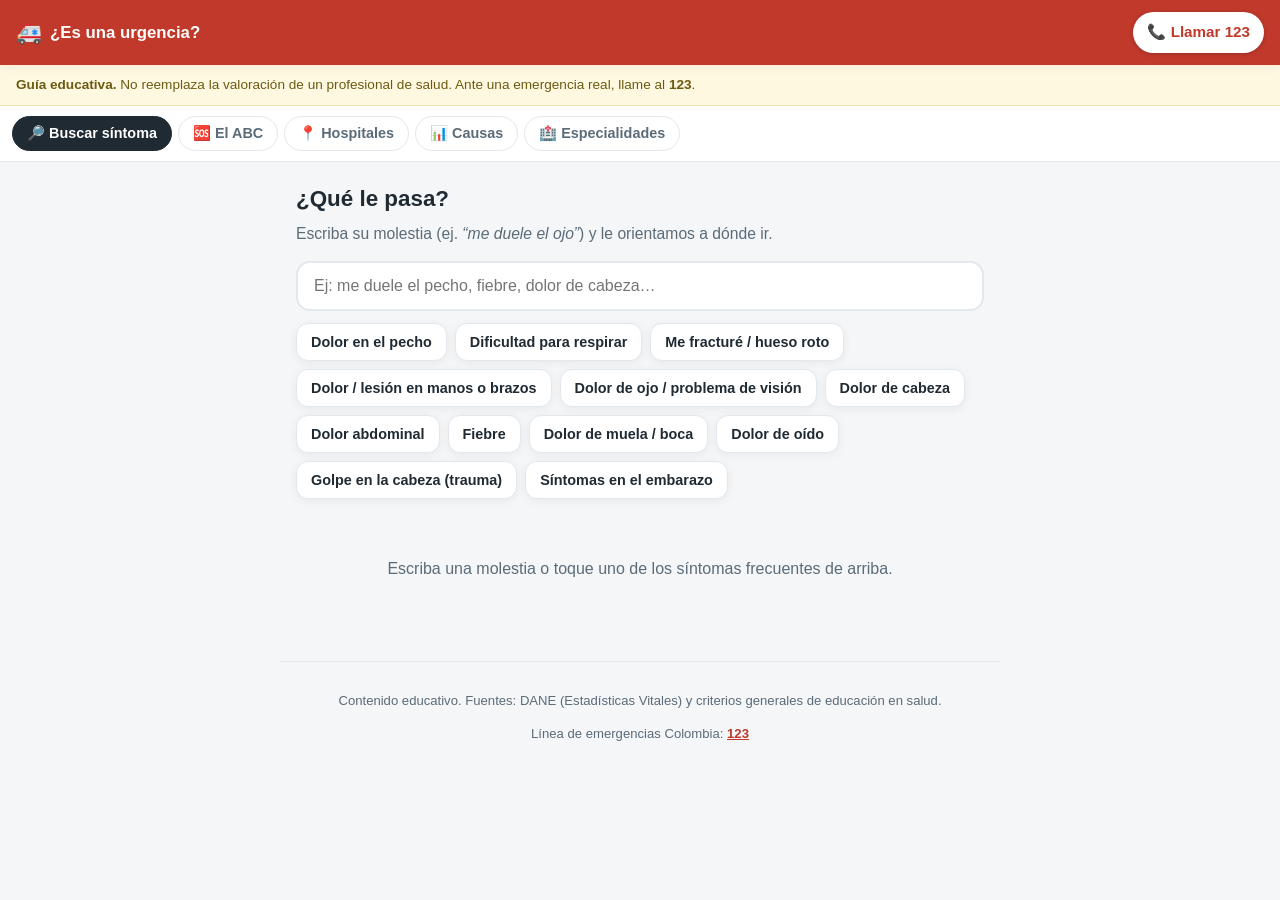
==== index.html @ c4216f6f "App educativa de urgencias (Subred Norte Bogotá): buscador síntoma→sede, ABC, causas DANE, visor" ====
<!DOCTYPE html>
<html lang="es-CO">
<head>
  <meta charset="UTF-8" />
  <meta name="viewport" content="width=device-width, initial-scale=1.0" />
  <meta name="description" content="App educativa para identificar cuándo acudir a urgencias en Colombia." />
  <meta name="theme-color" content="#c0392b" />
  <title>¿Es una urgencia? — Guía educativa (Colombia)</title>
  <link rel="stylesheet" href="css/styles.css" />
</head>
<body>
  <!-- Barra superior con acceso directo al 123 -->
  <header class="appbar">
    <div class="appbar__title">
      <span class="appbar__logo" aria-hidden="true">🚑</span>
      <span>¿Es una urgencia?</span>
    </div>
    <a class="btn-123" href="tel:123" aria-label="Llamar al 123, línea de emergencias">
      📞 Llamar 123
    </a>
  </header>

  <!-- Aviso educativo -->
  <div class="disclaimer" role="note">
    <strong>Guía educativa.</strong> No reemplaza la valoración de un profesional de salud.
    Ante una emergencia real, llame al <strong>123</strong>.
  </div>

  <!-- Navegación por pestañas -->
  <nav class="tabs" role="tablist" aria-label="Secciones">
    <button class="tab tab--active" data-tab="buscar" role="tab">🔎 Buscar síntoma</button>
    <button class="tab" data-tab="abc" role="tab">🆘 El ABC</button>
    <button class="tab" data-tab="hospitales" role="tab">📍 Hospitales</button>
    <button class="tab" data-tab="causas" role="tab">📊 Causas</button>
    <button class="tab" data-tab="especialidades" role="tab">🏥 Especialidades</button>
  </nav>

  <main class="content">
    <!-- SECCIÓN: BUSCADOR DE SÍNTOMAS -->
    <section id="tab-buscar" class="panel panel--active" role="tabpanel">
      <h1 class="h1">¿Qué le pasa?</h1>
      <p class="lead">Escriba su molestia (ej. <em>“me duele el ojo”</em>) y le orientamos a dónde ir.</p>
      <div class="search">
        <input
          id="search-input"
          class="search__input"
          type="search"
          placeholder="Ej: me duele el pecho, fiebre, dolor de cabeza…"
          autocomplete="off"
          aria-label="Describa su síntoma"
        />
      </div>
      <div class="chips" id="chips" aria-label="Síntomas frecuentes"></div>
      <div id="resultados" class="resultados" aria-live="polite"></div>
    </section>

    <!-- SECCIÓN: ABC -->
    <section id="tab-abc" class="panel" role="tabpanel">
      <h1 class="h1">El ABC de una urgencia</h1>
      <p class="lead">
        El <strong>ABC</strong> son las tres cosas que mantienen a una persona con vida.
        Si falla alguna, es una <strong>emergencia</strong>: llame al 123.
      </p>
      <div id="abc-list" class="abc-list"></div>
    </section>

    <!-- SECCIÓN: HOSPITALES (Subred Norte) -->
    <section id="tab-hospitales" class="panel" role="tabpanel">
      <h1 class="h1">¿A dónde ir? — Subred Norte</h1>
      <p class="lead">
        Red pública de la <strong>Subred Integrada de Servicios de Salud Norte E.S.E.</strong>
        Elija su localidad para ver las sedes y cuáles tienen urgencias.
      </p>
      <div class="search">
        <label class="loc-label" for="loc-select">Localidad</label>
        <select id="loc-select" class="search__input" aria-label="Seleccione su localidad">
          <option value="todas">Todas las localidades</option>
        </select>
      </div>
      <div id="hospitales-list" class="hosp-list" aria-live="polite"></div>
    </section>

    <!-- SECCIÓN: CAUSAS DE MORTALIDAD -->
    <section id="tab-causas" class="panel" role="tabpanel">
      <h1 class="h1">Principales causas de muerte en Colombia</h1>
      <p class="lead">
        Según el <strong>DANE</strong> (Estadísticas Vitales). Conozca sus signos de alarma
        para reconocerlas a tiempo.
      </p>
      <div id="causas-list" class="causas-list"></div>
    </section>

    <!-- SECCIÓN: ESPECIALIDADES -->
    <section id="tab-especialidades" class="panel" role="tabpanel">
      <h1 class="h1">¿A qué especialidad acudir?</h1>
      <p class="lead">Orientación general por tipo de molestia.</p>
      <div id="especialidades-list" class="esp-list"></div>
    </section>
  </main>

  <footer class="foot">
    <p>Contenido educativo. Fuentes: DANE (Estadísticas Vitales) y criterios generales de educación en salud.</p>
    <p>Línea de emergencias Colombia: <a href="tel:123"><strong>123</strong></a></p>
  </footer>

  <script src="js/data.js"></script>
  <script src="js/hospitales.js"></script>
  <script src="js/app.js"></script>
</body>
</html>
---- css/styles.css ----
/* styles.css — Mobile-first. Pensado para migrar a app móvil. */

:root {
  --rojo: #c0392b;
  --naranja: #e67e22;
  --azul: #2980b9;
  --verde: #27ae60;
  --texto: #1f2a33;
  --gris: #5b6b78;
  --fondo: #f4f6f8;
  --tarjeta: #ffffff;
  --borde: #e2e8ee;
  --radio: 14px;
  --sombra: 0 2px 10px rgba(0, 0, 0, 0.06);
}

* { box-sizing: border-box; }

html, body { margin: 0; padding: 0; }

body {
  font-family: -apple-system, "Segoe UI", Roboto, Helvetica, Arial, sans-serif;
  background: var(--fondo);
  color: var(--texto);
  line-height: 1.5;
  -webkit-font-smoothing: antialiased;
  padding-bottom: 40px;
}

/* Barra superior */
.appbar {
  position: sticky;
  top: 0;
  z-index: 10;
  display: flex;
  align-items: center;
  justify-content: space-between;
  gap: 12px;
  padding: 12px 16px;
  background: var(--rojo);
  color: #fff;
  box-shadow: var(--sombra);
}
.appbar__title { display: flex; align-items: center; gap: 8px; font-weight: 700; font-size: 1.05rem; }
.appbar__logo { font-size: 1.3rem; }
.btn-123 {
  background: #fff;
  color: var(--rojo);
  font-weight: 800;
  text-decoration: none;
  padding: 9px 14px;
  border-radius: 999px;
  font-size: 0.95rem;
  white-space: nowrap;
  box-shadow: 0 1px 4px rgba(0,0,0,0.2);
}
.btn-123:active { transform: scale(0.97); }

/* Aviso */
.disclaimer {
  background: #fff8e1;
  border-bottom: 1px solid #f0e2b0;
  color: #6b5a12;
  font-size: 0.85rem;
  padding: 10px 16px;
}

/* Pestañas */
.tabs {
  display: flex;
  gap: 6px;
  overflow-x: auto;
  padding: 10px 12px;
  background: var(--tarjeta);
  border-bottom: 1px solid var(--borde);
  -webkit-overflow-scrolling: touch;
}
.tab {
  flex: 0 0 auto;
  border: 1px solid var(--borde);
  background: #fff;
  color: var(--gris);
  padding: 8px 14px;
  border-radius: 999px;
  font-size: 0.9rem;
  font-weight: 600;
  cursor: pointer;
  white-space: nowrap;
}
.tab--active { background: var(--texto); color: #fff; border-color: var(--texto); }

/* Contenido */
.content { max-width: 720px; margin: 0 auto; padding: 16px; }
.panel { display: none; animation: fade 0.2s ease; }
.panel--active { display: block; }
@keyframes fade { from { opacity: 0; transform: translateY(4px); } to { opacity: 1; transform: none; } }

.h1 { font-size: 1.4rem; margin: 4px 0 6px; }
.lead { color: var(--gris); margin: 0 0 16px; font-size: 0.98rem; }

/* Buscador */
.search__input {
  width: 100%;
  padding: 14px 16px;
  border: 2px solid var(--borde);
  border-radius: var(--radio);
  font-size: 1rem;
  background: #fff;
}
.search__input:focus { outline: none; border-color: var(--azul); }

.chips { display: flex; flex-wrap: wrap; gap: 8px; margin: 12px 0 18px; }
.chip {
  border: 1px solid var(--borde);
  background: #fff;
  border-radius: 12px;
  padding: 10px 14px;
  font-size: 0.9rem;
  font-weight: 600;
  cursor: pointer;
  color: var(--texto);
  box-shadow: var(--sombra);
}
.chip:active { transform: scale(0.97); }

/* Tarjetas de resultado */
.resultados { display: grid; gap: 12px; }
.card {
  background: var(--tarjeta);
  border: 1px solid var(--borde);
  border-left: 6px solid var(--gris);
  border-radius: var(--radio);
  padding: 14px 16px;
  box-shadow: var(--sombra);
}
.card__head { display: flex; align-items: center; justify-content: space-between; gap: 10px; flex-wrap: wrap; }
.card__title { font-size: 1.1rem; font-weight: 700; margin: 0; }
.badge {
  color: #fff;
  font-size: 0.78rem;
  font-weight: 700;
  padding: 4px 10px;
  border-radius: 999px;
  white-space: nowrap;
}
.card__adonde { margin: 8px 0; font-weight: 600; }
.card__meta { font-size: 0.9rem; color: var(--gris); }
.card__nivelmsg { font-size: 0.9rem; margin: 8px 0 0; color: var(--texto); }

.alarma-titulo { font-weight: 700; font-size: 0.9rem; margin: 12px 0 6px; color: var(--rojo); }
.alarma-lista { margin: 0; padding-left: 18px; font-size: 0.9rem; }
.alarma-lista li { margin-bottom: 4px; }

.empty { color: var(--gris); text-align: center; padding: 24px; }

/* ABC */
.abc-list { display: grid; gap: 14px; }
.abc-card {
  background: var(--tarjeta);
  border: 1px solid var(--borde);
  border-radius: var(--radio);
  padding: 14px 16px;
  box-shadow: var(--sombra);
}
.abc-card__head { display: flex; align-items: center; gap: 12px; }
.abc-letra {
  background: var(--rojo);
  color: #fff;
  font-weight: 800;
  width: 40px; height: 40px;
  border-radius: 10px;
  display: grid; place-items: center;
  font-size: 1.3rem;
  flex: 0 0 auto;
}
.abc-card__nombre { font-weight: 700; }
.abc-card__pregunta { font-style: italic; color: var(--gris); margin: 8px 0; }

/* Causas */
.causas-list { display: grid; gap: 12px; }
.causa {
  background: var(--tarjeta);
  border: 1px solid var(--borde);
  border-radius: var(--radio);
  box-shadow: var(--sombra);
  overflow: hidden;
}
.causa__head {
  display: flex; align-items: center; gap: 10px;
  padding: 12px 14px; cursor: pointer; user-select: none;
}
.causa__puesto {
  background: var(--texto); color: #fff; font-weight: 800;
  width: 28px; height: 28px; border-radius: 8px;
  display: grid; place-items: center; font-size: 0.9rem; flex: 0 0 auto;
}
.causa__nombre { font-weight: 700; flex: 1; font-size: 0.98rem; }
.causa__toggle { color: var(--gris); font-size: 1.2rem; }
.causa__body { padding: 0 14px 14px; border-top: 1px solid var(--borde); display: none; }
.causa--open .causa__body { display: block; }
.causa__quees { color: var(--gris); font-size: 0.92rem; margin: 10px 0; }
.causa__nota { background: #f0f6ff; border-radius: 10px; padding: 8px 10px; font-size: 0.85rem; margin-top: 10px; }

/* Especialidades */
.esp-list { display: grid; gap: 10px; }
.esp {
  background: var(--tarjeta);
  border: 1px solid var(--borde);
  border-radius: var(--radio);
  padding: 12px 14px;
  box-shadow: var(--sombra);
}
.esp__nombre { font-weight: 700; margin-bottom: 4px; }
.esp__motivo { color: var(--gris); font-size: 0.9rem; }

/* Hospitales */
.loc-label { display: block; font-size: 0.85rem; color: var(--gris); margin-bottom: 6px; font-weight: 600; }
.hosp-list { display: grid; gap: 12px; margin-top: 14px; }
.hosp__acciones { display: flex; gap: 8px; margin-top: 12px; flex-wrap: wrap; }
.hosp__btn {
  flex: 1 1 auto;
  text-align: center;
  text-decoration: none;
  background: var(--rojo);
  color: #fff;
  font-weight: 700;
  padding: 10px 12px;
  border-radius: 10px;
  font-size: 0.9rem;
  min-width: 120px;
}
.hosp__btn--ghost { background: #fff; color: var(--azul); border: 1px solid var(--azul); }
.hosp__btn:active { transform: scale(0.98); }

/* Sede sugerida dentro del resultado de síntoma */
.sede-sugerida {
  margin-top: 12px;
  padding: 10px 12px;
  background: #f0f6ff;
  border: 1px solid #d4e5fb;
  border-radius: 10px;
  font-size: 0.9rem;
}
.sede-sugerida__titulo { font-weight: 700; margin: 0 0 6px; color: var(--azul); }
.sede-sugerida__item {
  display: flex; align-items: flex-start; justify-content: space-between; gap: 8px;
  padding: 6px 0; border-top: 1px dashed #d4e5fb; font-size: 0.88rem;
}
.sede-sugerida__item:first-of-type { border-top: none; }
.hosp__link { text-decoration: none; font-size: 1.1rem; flex: 0 0 auto; }

/* Pie */
.foot {
  max-width: 720px; margin: 24px auto 0; padding: 16px;
  color: var(--gris); font-size: 0.82rem; text-align: center;
  border-top: 1px solid var(--borde);
}
.foot a { color: var(--rojo); }

@media (min-width: 560px) {
  .resultados, .causas-list { grid-template-columns: 1fr; }
}
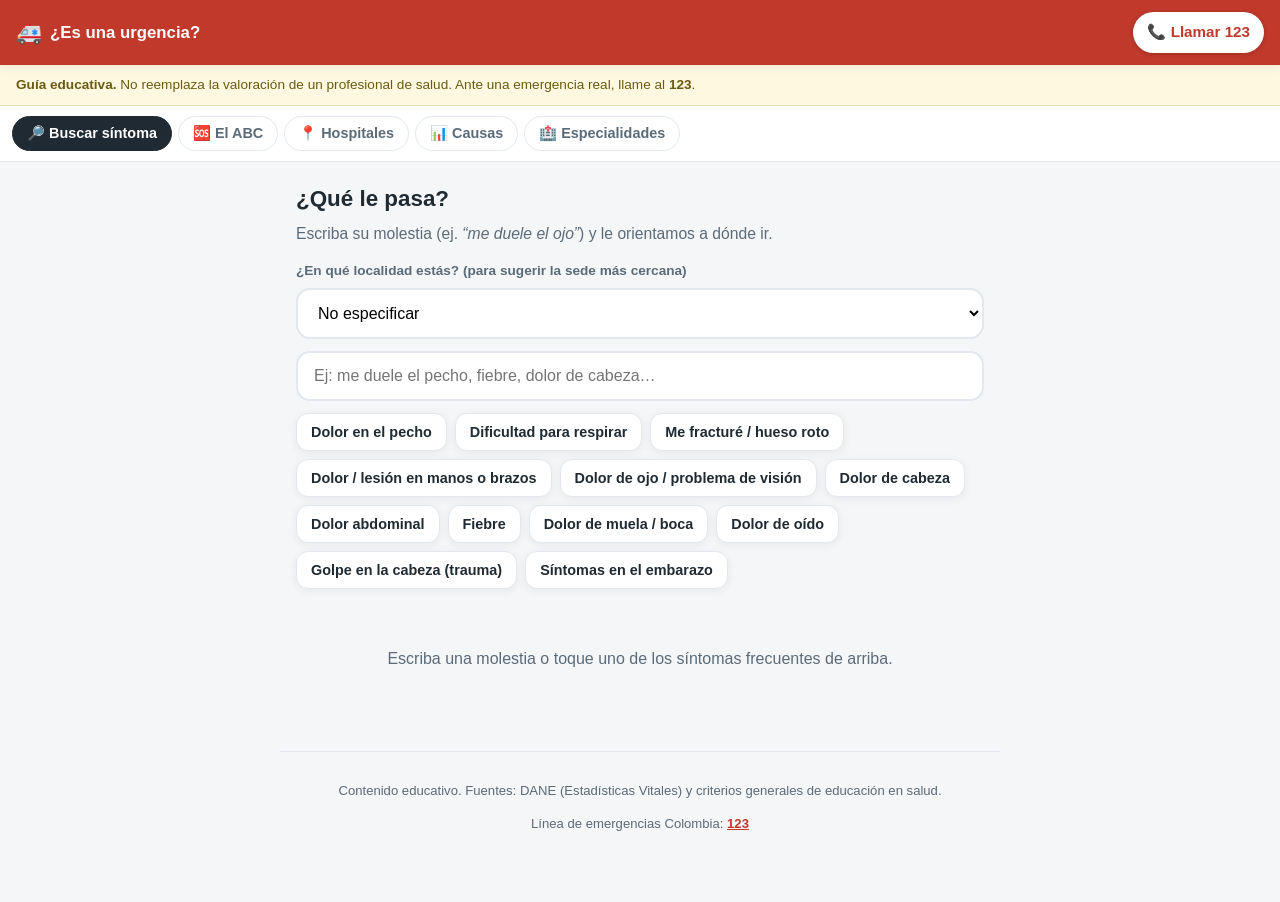
==== commit 884a5972: "Lógica de localidad simple (orden por cercanía) + especialidades de Engativá (cirugía general confir" ====
--- a/index.html
+++ b/index.html
@@ -41,6 +41,12 @@
       <h1 class="h1">¿Qué le pasa?</h1>
       <p class="lead">Escriba su molestia (ej. <em>“me duele el ojo”</em>) y le orientamos a dónde ir.</p>
       <div class="search">
+        <label class="loc-label" for="user-loc">¿En qué localidad estás? (para sugerir la sede más cercana)</label>
+        <select id="user-loc" class="search__input" aria-label="Seleccione su localidad">
+          <option value="">No especificar</option>
+        </select>
+      </div>
+      <div class="search" style="margin-top:12px;">
         <input
           id="search-input"
           class="search__input"
--- a/css/styles.css
+++ b/css/styles.css
@@ -248,6 +248,26 @@
 }
 .sede-sugerida__item:first-of-type { border-top: none; }
 .hosp__link { text-decoration: none; font-size: 1.1rem; flex: 0 0 auto; }
+.tag-cerca {
+  display: inline-block;
+  background: var(--verde);
+  color: #fff;
+  font-size: 0.7rem;
+  font-weight: 700;
+  padding: 2px 6px;
+  border-radius: 6px;
+  vertical-align: middle;
+}
+.tag-check {
+  display: inline-block;
+  background: #fff3cd;
+  color: #7a5c00;
+  font-size: 0.7rem;
+  font-weight: 700;
+  padding: 2px 6px;
+  border-radius: 6px;
+  vertical-align: middle;
+}
 
 /* Pie */
 .foot {
